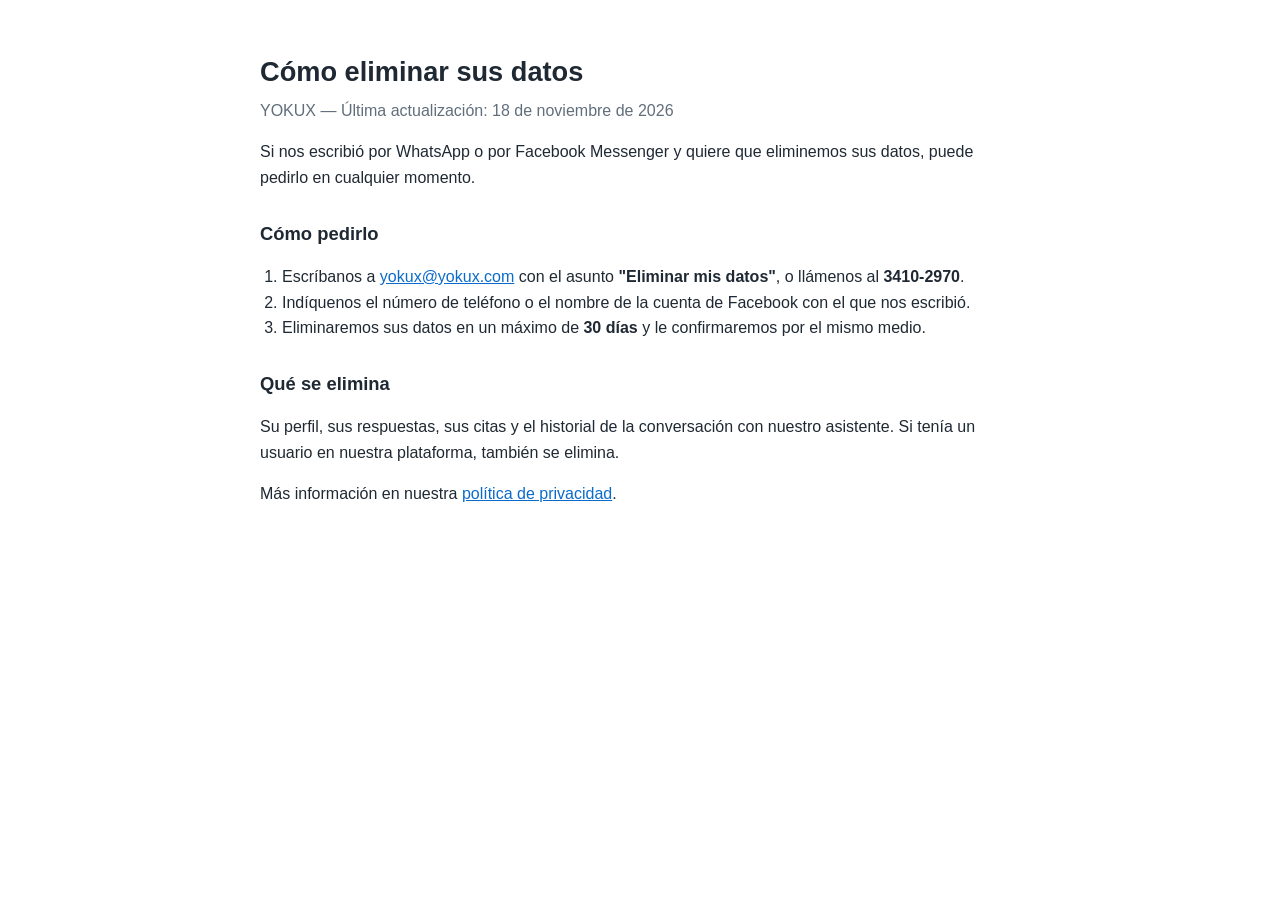
==== eliminacion-datos/index.html @ 7c7afc71 "Politica de privacidad y eliminacion de datos de YOKUX Paginas publicas que Meta exige para aprobar " ====
<!doctype html>
<html lang="es">
<head>
<meta charset="utf-8">
<meta name="viewport" content="width=device-width, initial-scale=1">
<title>Eliminación de datos — YOKUX</title>
<style>
  body { font-family: -apple-system, Segoe UI, Roboto, Arial, sans-serif; line-height: 1.6; color: #1f2933; background: #fff; margin: 0; }
  main { max-width: 760px; margin: 0 auto; padding: 32px 20px 64px; }
  h1 { font-size: 1.7rem; margin-bottom: 4px; }
  h2 { font-size: 1.15rem; margin-top: 28px; }
  .fecha { color: #616e7c; margin-top: 0; }
  ol { padding-left: 22px; }
  a { color: #0b6bcb; }
</style>
</head>
<body>
<main>
<h1>Cómo eliminar sus datos</h1>
<p class="fecha">YOKUX — Última actualización: 18 de noviembre de 2026</p>

<p>Si nos escribió por WhatsApp o por Facebook Messenger y quiere que eliminemos sus datos, puede pedirlo en cualquier momento.</p>

<h2>Cómo pedirlo</h2>
<ol>
  <li>Escríbanos a <a href="mailto:yokux@yokux.com?subject=Eliminar%20mis%20datos">yokux@yokux.com</a> con el asunto <strong>"Eliminar mis datos"</strong>, o llámenos al <strong>3410-2970</strong>.</li>
  <li>Indíquenos el número de teléfono o el nombre de la cuenta de Facebook con el que nos escribió.</li>
  <li>Eliminaremos sus datos en un máximo de <strong>30 días</strong> y le confirmaremos por el mismo medio.</li>
</ol>

<h2>Qué se elimina</h2>
<p>Su perfil, sus respuestas, sus citas y el historial de la conversación con nuestro asistente. Si tenía un usuario en nuestra plataforma, también se elimina.</p>

<p>Más información en nuestra <a href="../privacidad/">política de privacidad</a>.</p>
</main>
</body>
</html>
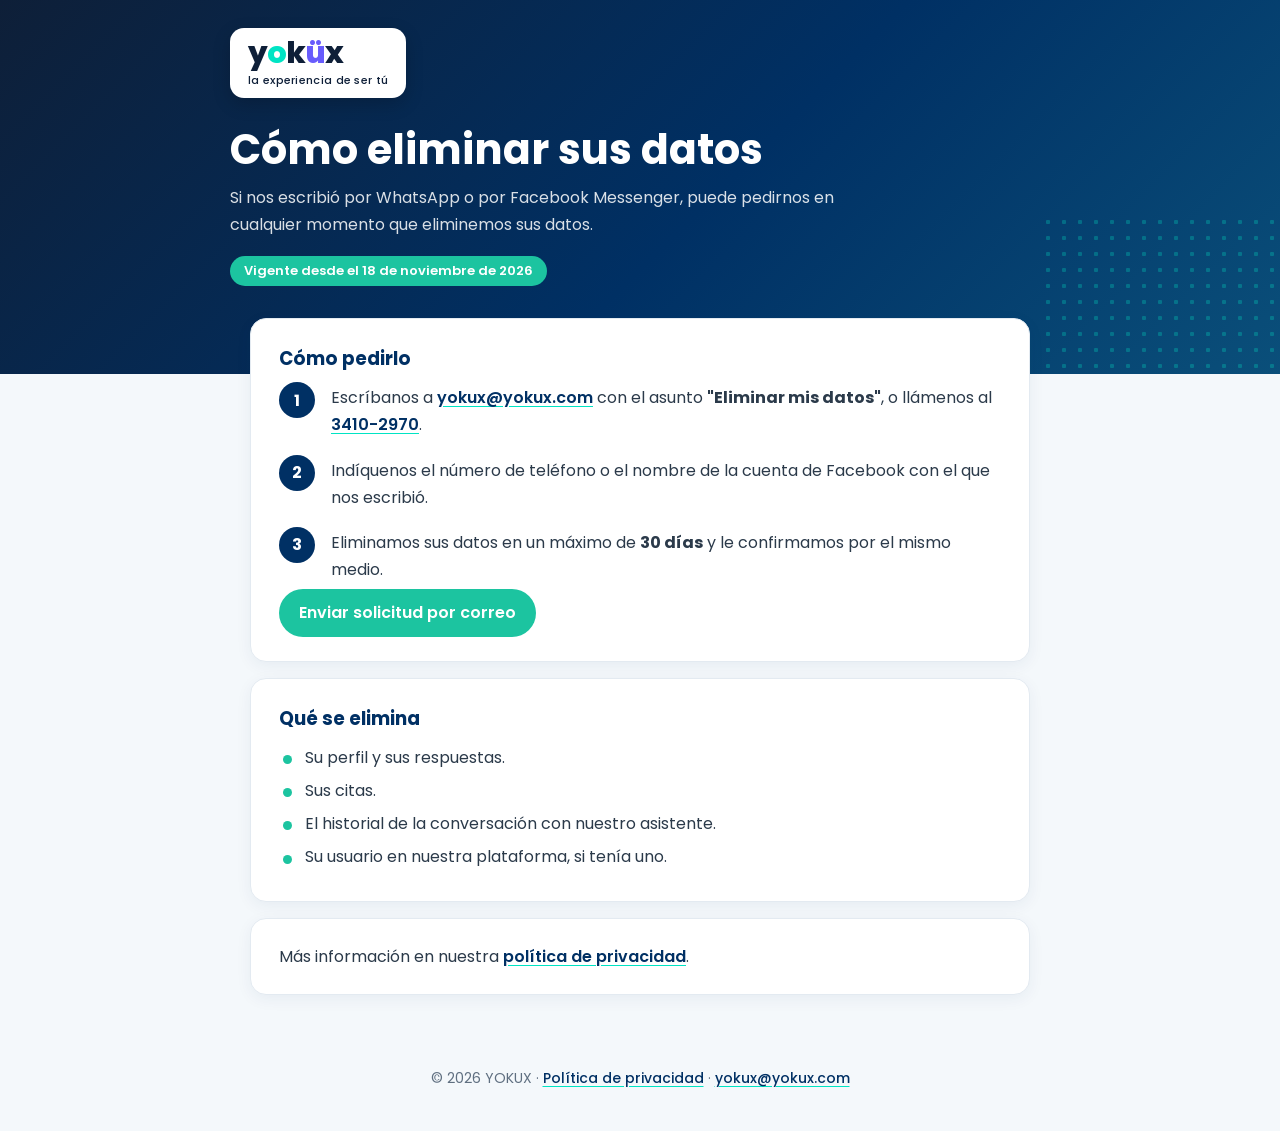
==== commit 2d3f14ae: "Estilo con los colores de YOKUX (marino, turquesa, violeta) y tipografia Poppins Co-Authored-By: Cla" ====
--- a/eliminacion-datos/index.html
+++ b/eliminacion-datos/index.html
@@ -4,34 +4,53 @@
 <meta charset="utf-8">
 <meta name="viewport" content="width=device-width, initial-scale=1">
 <title>Eliminación de datos — YOKUX</title>
-<style>
-  body { font-family: -apple-system, Segoe UI, Roboto, Arial, sans-serif; line-height: 1.6; color: #1f2933; background: #fff; margin: 0; }
-  main { max-width: 760px; margin: 0 auto; padding: 32px 20px 64px; }
-  h1 { font-size: 1.7rem; margin-bottom: 4px; }
-  h2 { font-size: 1.15rem; margin-top: 28px; }
-  .fecha { color: #616e7c; margin-top: 0; }
-  ol { padding-left: 22px; }
-  a { color: #0b6bcb; }
-</style>
+<meta name="description" content="Cómo pedirle a YOKUX que elimine sus datos.">
+<link rel="preconnect" href="https://fonts.googleapis.com">
+<link rel="preconnect" href="https://fonts.gstatic.com" crossorigin>
+<link href="https://fonts.googleapis.com/css2?family=Poppins:wght@400;500;600;700;800&display=swap" rel="stylesheet">
+<link rel="stylesheet" href="../estilos.css">
 </head>
 <body>
+<header class="encabezado">
+  <div class="contenido">
+    <a class="logo" href="../" aria-label="YOKUX, inicio">
+      <span class="marca">y<span class="o">o</span>k<span class="u">ü</span>x</span>
+      <span class="lema">la experiencia de ser tú</span>
+    </a>
+    <h1>Cómo eliminar sus datos</h1>
+    <p class="bajada">Si nos escribió por WhatsApp o por Facebook Messenger, puede pedirnos en cualquier momento que eliminemos sus datos.</p>
+    <span class="vigencia">Vigente desde el 18 de noviembre de 2026</span>
+  </div>
+</header>
+
 <main>
-<h1>Cómo eliminar sus datos</h1>
-<p class="fecha">YOKUX — Última actualización: 18 de noviembre de 2026</p>
+  <section class="tarjeta">
+    <h2>Cómo pedirlo</h2>
+    <ol class="pasos">
+      <li>Escríbanos a <a href="mailto:yokux@yokux.com?subject=Eliminar%20mis%20datos">yokux@yokux.com</a> con el asunto <strong>"Eliminar mis datos"</strong>, o llámenos al <a href="tel:+50234102970">3410-2970</a>.</li>
+      <li>Indíquenos el número de teléfono o el nombre de la cuenta de Facebook con el que nos escribió.</li>
+      <li>Eliminamos sus datos en un máximo de <strong>30 días</strong> y le confirmamos por el mismo medio.</li>
+    </ol>
+    <a class="boton" href="mailto:yokux@yokux.com?subject=Eliminar%20mis%20datos">Enviar solicitud por correo</a>
+  </section>
 
-<p>Si nos escribió por WhatsApp o por Facebook Messenger y quiere que eliminemos sus datos, puede pedirlo en cualquier momento.</p>
+  <section class="tarjeta">
+    <h2>Qué se elimina</h2>
+    <ul class="lista">
+      <li>Su perfil y sus respuestas.</li>
+      <li>Sus citas.</li>
+      <li>El historial de la conversación con nuestro asistente.</li>
+      <li>Su usuario en nuestra plataforma, si tenía uno.</li>
+    </ul>
+  </section>
 
-<h2>Cómo pedirlo</h2>
-<ol>
-  <li>Escríbanos a <a href="mailto:yokux@yokux.com?subject=Eliminar%20mis%20datos">yokux@yokux.com</a> con el asunto <strong>"Eliminar mis datos"</strong>, o llámenos al <strong>3410-2970</strong>.</li>
-  <li>Indíquenos el número de teléfono o el nombre de la cuenta de Facebook con el que nos escribió.</li>
-  <li>Eliminaremos sus datos en un máximo de <strong>30 días</strong> y le confirmaremos por el mismo medio.</li>
-</ol>
+  <section class="tarjeta">
+    <p>Más información en nuestra <a href="../privacidad/">política de privacidad</a>.</p>
+  </section>
+</main>
 
-<h2>Qué se elimina</h2>
-<p>Su perfil, sus respuestas, sus citas y el historial de la conversación con nuestro asistente. Si tenía un usuario en nuestra plataforma, también se elimina.</p>
-
-<p>Más información en nuestra <a href="../privacidad/">política de privacidad</a>.</p>
-</main>
+<footer>
+  © 2026 YOKUX · <a href="../privacidad/">Política de privacidad</a> · <a href="mailto:yokux@yokux.com">yokux@yokux.com</a>
+</footer>
 </body>
 </html>
--- a/estilos.css
+++ b/estilos.css
@@ -0,0 +1,124 @@
+/* Colores tomados de las piezas graficas de YOKUX (pagina de Facebook). */
+:root {
+  --marino: #003064;
+  --marino-oscuro: #0e1f38;
+  --turquesa: #00e4c4;
+  --verde: #1cc4a0;
+  --violeta: #685cfc;
+  --texto: #2b3a4a;
+  --suave: #5f6f80;
+  --fondo: #f4f8fb;
+  --borde: #e3eaf1;
+}
+
+* { box-sizing: border-box; }
+
+body {
+  margin: 0;
+  font-family: "Poppins", -apple-system, "Segoe UI", Roboto, Arial, sans-serif;
+  color: var(--texto);
+  background: var(--fondo);
+  line-height: 1.7;
+  font-size: 16px;
+}
+
+a { color: var(--marino); font-weight: 600; text-decoration-color: var(--turquesa); text-underline-offset: 3px; }
+a:hover { color: var(--violeta); }
+
+/* --- Encabezado ------------------------------------------------------- */
+.encabezado {
+  background: linear-gradient(135deg, var(--marino-oscuro) 0%, var(--marino) 55%, #0a4f7a 100%);
+  color: #fff;
+  padding: 28px 20px 88px;
+  position: relative;
+  overflow: hidden;
+}
+.encabezado::after {           /* puntos decorativos, como en sus piezas */
+  content: "";
+  position: absolute; right: -20px; bottom: -20px; width: 260px; height: 180px;
+  background-image: radial-gradient(rgba(0, 228, 196, .45) 2px, transparent 2.5px);
+  background-size: 16px 16px;
+  opacity: .6;
+}
+.encabezado .contenido { max-width: 820px; margin: 0 auto; position: relative; z-index: 1; }
+
+.logo {
+  display: inline-flex; flex-direction: column; align-items: flex-start;
+  background: #fff; border-radius: 14px; padding: 10px 18px 8px;
+  text-decoration: none; box-shadow: 0 6px 18px rgba(0, 0, 0, .18);
+}
+.logo .marca { font-size: 30px; font-weight: 800; letter-spacing: -1px; line-height: 1; color: var(--marino-oscuro); }
+.logo .o { color: var(--turquesa); }
+.logo .u { color: var(--violeta); }
+.logo .lema { font-size: 11px; font-weight: 500; color: var(--marino-oscuro); letter-spacing: .3px; margin-top: 3px; }
+
+.encabezado h1 { font-size: clamp(1.8rem, 5vw, 2.6rem); line-height: 1.15; margin: 28px 0 10px; font-weight: 700; }
+.encabezado .bajada { margin: 0; color: rgba(255, 255, 255, .85); max-width: 620px; }
+.vigencia {
+  display: inline-block; margin-top: 18px; padding: 4px 14px; border-radius: 999px;
+  background: var(--verde); color: #fff; font-size: 13px; font-weight: 600;
+}
+
+/* --- Cuerpo ----------------------------------------------------------- */
+main { max-width: 820px; margin: -56px auto 0; padding: 0 20px 48px; position: relative; z-index: 2; }
+
+.tarjeta {
+  background: #fff; border: 1px solid var(--borde); border-radius: 16px;
+  padding: 24px 28px; margin-bottom: 16px;
+  box-shadow: 0 4px 16px rgba(0, 48, 100, .06);
+}
+.tarjeta h2 {
+  display: flex; align-items: center; gap: 12px;
+  font-size: 1.15rem; color: var(--marino); margin: 0 0 10px;
+}
+.numero {
+  flex: none; width: 32px; height: 32px; border-radius: 10px;
+  display: inline-flex; align-items: center; justify-content: center;
+  background: rgba(0, 228, 196, .16); color: var(--marino); font-size: .95rem; font-weight: 700;
+}
+.tarjeta p { margin: 0 0 10px; }
+.tarjeta p:last-child { margin-bottom: 0; }
+
+ul.lista { list-style: none; padding: 0; margin: 6px 0 0; }
+ul.lista li { position: relative; padding-left: 26px; margin-bottom: 6px; }
+ul.lista li::before {
+  content: ""; position: absolute; left: 4px; top: .7em; width: 9px; height: 9px;
+  border-radius: 50%; background: var(--verde);
+}
+
+.destacado {
+  border-left: 4px solid var(--verde); background: rgba(28, 196, 160, .08);
+  padding: 12px 16px; border-radius: 0 10px 10px 0; margin-top: 12px;
+}
+
+/* Pasos numerados (eliminacion de datos) */
+ol.pasos { list-style: none; counter-reset: paso; padding: 0; margin: 8px 0 0; }
+ol.pasos li { counter-increment: paso; position: relative; padding: 0 0 18px 52px; }
+ol.pasos li::before {
+  content: counter(paso); position: absolute; left: 0; top: -2px;
+  width: 36px; height: 36px; border-radius: 50%;
+  background: var(--marino); color: #fff; font-weight: 700;
+  display: flex; align-items: center; justify-content: center;
+}
+ol.pasos li:last-child { padding-bottom: 0; }
+
+.boton {
+  display: inline-block; margin-top: 6px; padding: 10px 20px; border-radius: 999px;
+  background: var(--verde); color: #fff; text-decoration: none; font-weight: 600;
+}
+.boton:hover { background: var(--marino); color: #fff; }
+
+/* Portada */
+.opciones { display: grid; gap: 16px; grid-template-columns: repeat(auto-fit, minmax(240px, 1fr)); }
+.opcion { display: block; text-decoration: none; color: inherit; font-weight: 400; transition: transform .15s, box-shadow .15s; }
+.opcion:hover { transform: translateY(-2px); box-shadow: 0 10px 24px rgba(0, 48, 100, .12); color: inherit; }
+.opcion h2 { margin-bottom: 6px; }
+
+/* --- Pie -------------------------------------------------------------- */
+footer { text-align: center; color: var(--suave); font-size: 14px; padding: 8px 20px 40px; }
+footer a { font-weight: 500; }
+
+@media (max-width: 560px) {
+  .tarjeta { padding: 20px; }
+  .encabezado { padding-bottom: 80px; }
+}
